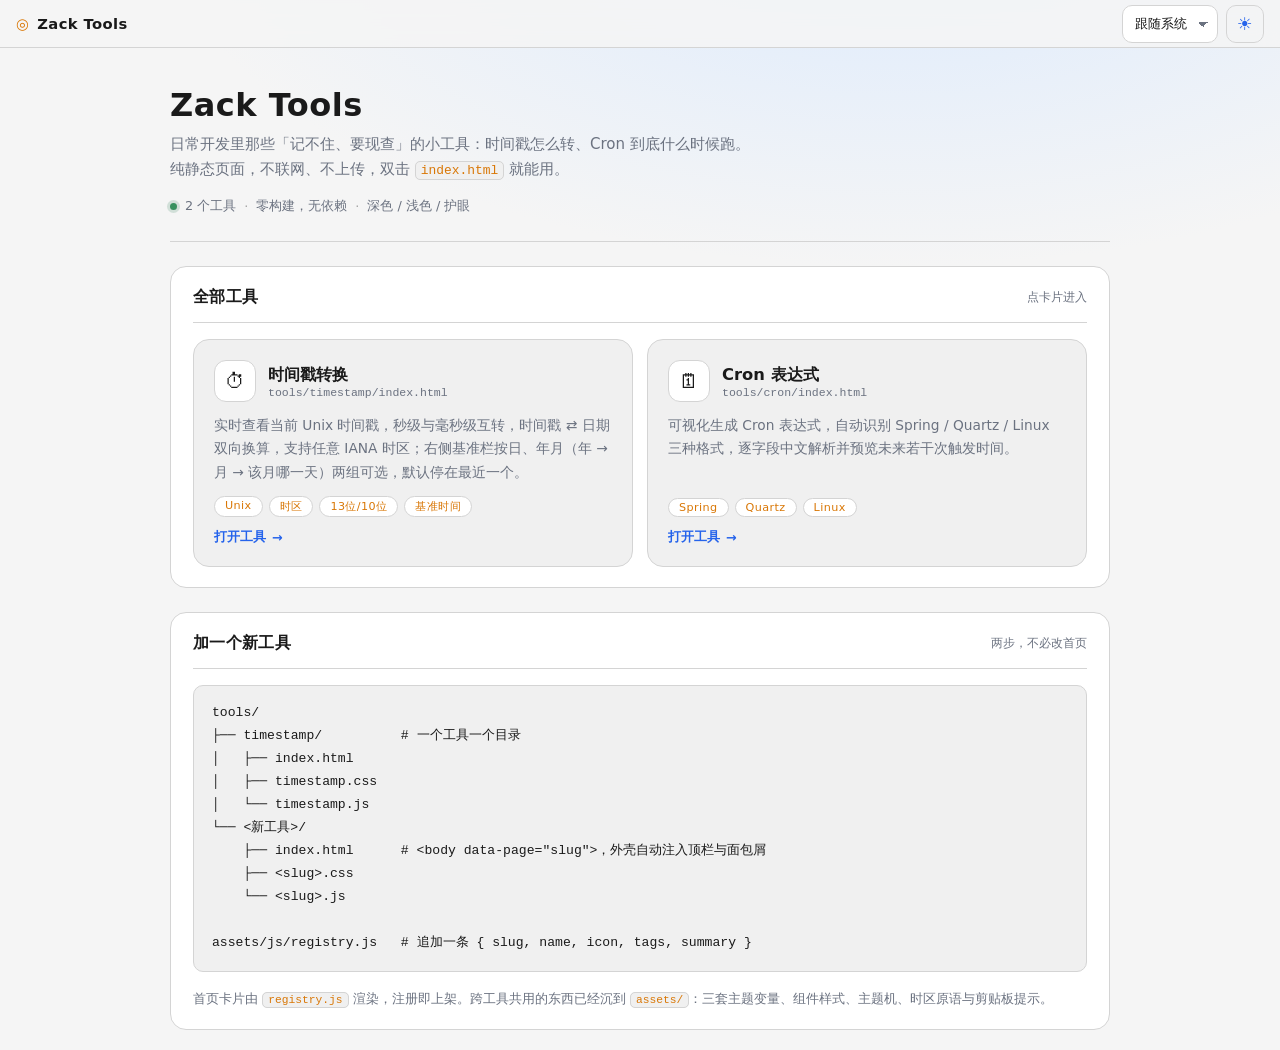
==== index.html @ dc995f2c "Initial commit: timestamp and cron tools with static assets" ====
<!DOCTYPE html>
<html lang="zh-CN">
<head>
<meta charset="utf-8">
<meta name="viewport" content="width=device-width, initial-scale=1">
<title>Zack Tools · 常用开发小工具</title>
<meta name="description" content="纯前端零构建的常用开发小工具集合：Unix 时间戳转换、Cron 表达式生成与解析，支持深色 / 浅色 / 护眼三套主题。">
<link rel="icon" href="data:image/svg+xml,<svg xmlns='http://www.w3.org/2000/svg' viewBox='0 0 32 32'><text y='25' font-size='25'>%E2%9A%99</text></svg>">
<link rel="stylesheet" href="assets/css/theme.css">
<link rel="stylesheet" href="assets/css/base.css">
<link rel="stylesheet" href="assets/css/components.css">
<link rel="stylesheet" href="assets/css/home.css">
<script src="assets/js/registry.js" data-registry></script>
<script src="assets/js/theme.js"></script>
</head>
<body data-page="home">
<main class="wrap">
  <section class="page-head hero">
    <h1 class="hero-title">Zack Tools</h1>
    <p class="page-desc">
      日常开发里那些「记不住、要现查」的小工具：时间戳怎么转、Cron 到底什么时候跑。
      纯静态页面，不联网、不上传，双击 <code>index.html</code> 就能用。
    </p>
    <div class="hero-meta">
      <span class="dot"></span><span id="stat-tools">2 个工具</span>
      <span class="sep">·</span><span>零构建，无依赖</span>
      <span class="sep">·</span><span>深色 / 浅色 / 护眼</span>
    </div>
  </section>

  <section class="panel" id="tool-list" aria-label="工具列表">
    <div class="panel-head">
      <h2>全部工具</h2>
      <span class="hint">点卡片进入</span>
    </div>
    <div class="tool-grid" id="tool-grid"></div>
  </section>

  <section class="panel">
    <div class="panel-head">
      <h2>加一个新工具</h2>
      <span class="hint">两步，不必改首页</span>
    </div>
    <div class="panel-body">
      <pre class="code-block">tools/
├── timestamp/          # 一个工具一个目录
│   ├── index.html
│   ├── timestamp.css
│   └── timestamp.js
└── &lt;新工具&gt;/
    ├── index.html      # &lt;body data-page="slug"&gt;，外壳自动注入顶栏与面包屑
    ├── &lt;slug&gt;.css
    └── &lt;slug&gt;.js

assets/js/registry.js   # 追加一条 { slug, name, icon, tags, summary }</pre>
      <p class="note">
        首页卡片由 <code>registry.js</code> 渲染，注册即上架。跨工具共用的东西已经沉到
        <code>assets/</code>：三套主题变量、组件样式、主题机、时区原语与剪贴板提示。
      </p>
    </div>
  </section>
</main>
<script src="assets/js/utils.js"></script>
<script src="assets/js/shell.js"></script>
<script src="assets/js/home.js"></script>
</body>
</html>
---- assets/css/theme.css ----
/* 主题色板：三套主题的 token 与取值完全对齐 ChronosFit（E:\chronos-fit）。
   类名挂在 <html> 而不是 body 上：:root 即深色默认值，浅色家族挂 html.light，
   护眼在 html.light 之上再挂 html.eye 只换色板，因此浅底共用规则不必重写。
   挂根元素的好处是 theme.js 能在 <head> 里就把主题落地，首屏不会先画一帧
   深色再跳浅色，省掉 ChronosFit 那套 .ready 首屏遮罩。
   新增主题请照这个顺序追加，靠源码顺序覆盖同权重规则。 */

:root {
  color-scheme: dark;
  /* Soft monochrome dark — warm charcoal background, no pure black/white punches. */
  --bg:        #121316;
  --panel:     #1a1b20;
  --panel-2:   #24252c;
  --border:    #33353f;
  --text:      #d7d9df;
  --muted:     #8b8f9a;
  --accent:    #e7e8ec;
  --accent-dim: rgba(231, 232, 236, 0.10);
  --accent-2:  #c9a24c;
  --done:      #5a5d66;
  --danger:    #e37676;
  --success:   #2f7d52;
  --success-strong: #38915f;
  --success-ink: #eaf5ee;
  --accent-ink: #121316;
  --content-max: 800px;
  --hang-h: 48px;
  --hang-bg: rgba(18, 19, 22, 0.86);
  --shadow: 0 20px 60px rgba(0, 0, 0, 0.6);
  --radius: 10px;
  --radius-lg: 16px;
  --glow: #1d1f27;
}

html.light {
  color-scheme: light;
  --bg: #f5f5f5;
  --panel: #ffffff;
  --panel-2: #f0f0f0;
  --border: #d4d4d4;
  --text: #1a1a1a;
  --muted: #6b7280;
  --accent: #2563eb;
  --accent-dim: rgba(37, 99, 235, 0.10);
  --accent-2: #d97706;
  --done: #a3a3a3;
  --danger: #ef4444;
  --success: #15803d;
  --success-ink: #f2fbf5;
  --accent-ink: #ffffff;
  --hang-bg: rgba(245, 245, 245, 0.86);
  --shadow: 0 20px 60px rgba(0, 0, 0, 0.18);
  --glow: #dbeafe;
}

html.light {
  background: radial-gradient(1200px 600px at 70% -10%, var(--glow) 0%, var(--bg) 60%);
}

/* 护眼：暖米纸色，取自 analogueclock.com 的色板。 */
html.eye {
  --bg:        #f4efe4;
  --panel:     #fbf7ee;
  --panel-2:   #e9e2d3;
  --border:    #d8cfbd;
  --text:      #2b2419;
  --muted:     #6c6158;
  --accent:    #7d4a06;
  --accent-dim: rgba(122, 74, 6, 0.10);
  --accent-2:  #96660f;
  --done:      #b7ab95;
  --danger:    #b3402f;
  --success:   #3f842e;
  --success-ink: #f4f8ee;
  --accent-ink: #fffdf8;
  --hang-bg: rgba(244, 239, 228, 0.86);
  --shadow: 0 20px 60px rgba(80, 60, 20, 0.16);
  --glow: #e7dfcc;
}

html.eye {
  background: radial-gradient(1200px 600px at 70% -10%, var(--glow) 0%, var(--bg) 60%);
}
---- assets/css/base.css ----
/* 全站基础层：reset、排版、页面骨架、滚动条、悬停反馈。
   只放跨工具通用的东西；工具自己的版式留在 tools/<name>/<name>.css 里。 */

* {
  box-sizing: border-box;
  margin: 0;
  padding: 0;
}

html,
body {
  min-height: 100%;
}

html {
  scrollbar-width: thin;
}

body {
  font-family: "Segoe UI", "PingFang SC", "Microsoft YaHei", system-ui, sans-serif;
  background: radial-gradient(1200px 600px at 70% -10%, var(--glow) 0%, var(--bg) 62%);
  color: var(--text);
  display: flex;
  flex-direction: column;
  align-items: center;
  min-height: 100vh;
  padding: calc(var(--hang-h) + 18px) 16px 20px;
}

::selection {
  background: var(--accent-dim);
  color: var(--text);
}

a {
  color: var(--accent);
  text-decoration: none;
}

a:hover {
  text-decoration: underline;
}

code,
kbd,
pre,
.mono {
  font-family: "Cascadia Mono", "JetBrains Mono", Consolas, "Courier New", monospace;
  font-variant-ligatures: none;
}

pre {
  white-space: pre-wrap;
  word-break: break-all;
}

button {
  font-family: inherit;
}

/* 顶栏：品牌位 + 右侧动作位，与内容同宽。 */
.hang-bar {
  position: fixed;
  top: 0;
  left: 0;
  right: 0;
  height: var(--hang-h);
  z-index: 70;
  display: flex;
  align-items: center;
  justify-content: space-between;
  gap: 12px;
  padding: 0 16px;
  background: var(--hang-bg);
  backdrop-filter: blur(10px);
  -webkit-backdrop-filter: blur(10px);
  border-bottom: 1px solid var(--border);
}

.brand {
  display: flex;
  align-items: center;
  gap: 8px;
  font-size: 0.92rem;
  font-weight: 600;
  letter-spacing: 0.4px;
  color: var(--text);
  white-space: nowrap;
}

.brand:hover {
  text-decoration: none;
  color: var(--accent);
}

.brand .mark {
  color: var(--accent-2);
  font-weight: 700;
}

.top-bar-actions {
  display: flex;
  align-items: center;
  gap: 8px;
}

/* 内容列宽由 --content-max 统一控制，宽屏工具可在自己的 css 里覆写。 */
.wrap {
  width: 100%;
  max-width: var(--content-max);
  display: flex;
  flex-direction: column;
}

.page-head {
  margin-top: 20px;
  padding-bottom: 18px;
  border-bottom: 1px solid var(--border);
}

.page-desc {
  margin-top: 8px;
  font-size: 0.88rem;
  line-height: 1.65;
  color: var(--muted);
}

.crumb {
  margin-bottom: 14px;
  font-size: 0.78rem;
  color: var(--muted);
  display: flex;
  align-items: baseline;
  gap: 6px;
}

.crumb a {
  color: var(--muted);
}

.crumb a:hover {
  color: var(--accent);
}

/* 页头标题块删掉之后，面包屑末尾这一项就是本页可见的标题：留 h1 的语义，字号收在一行里。 */
.crumb .crumb-cur {
  font-size: 0.95rem;
  font-weight: 650;
  letter-spacing: 0.3px;
  color: var(--text);
}

@media (max-width: 560px) {
  body {
    padding: calc(var(--hang-h) + 14px) 12px 24px;
  }
}
---- assets/css/components.css ----
/* 通用组件层：从 ChronosFit 的 style.css 里提炼出与业务无关的那部分，
   保持同样的圆角、描边、focus 光环和 hover 反馈，新工具直接复用这些类名。 */

.icon-btn {
  background: transparent;
  border: 1px solid var(--border);
  color: var(--accent);
  width: 38px;
  height: 38px;
  border-radius: var(--radius);
  font-size: 1.1rem;
  cursor: pointer;
  display: inline-flex;
  align-items: center;
  justify-content: center;
  transition: border-color 0.15s ease, background 0.15s ease;
}

.icon-btn:hover {
  border-color: var(--accent);
  background: var(--accent-dim);
}

.icon-btn:disabled {
  opacity: 0.45;
  cursor: default;
}

.icon-btn:disabled:hover {
  border-color: var(--border);
  background: transparent;
}

.icon-btn.text-icon-btn {
  width: auto;
  min-width: 38px;
  padding: 0 12px;
  font-size: 0.8rem;
  font-weight: 700;
  letter-spacing: 0.5px;
  gap: 6px;
}

/* 顶栏的主题下拉要塞进 38px 高的工具条：去掉 100% 宽度，按内容收缩并与按钮等高。
   窄屏隐藏它，循环切换按钮仍在，不至于没有换主题的入口。 */
.theme-select {
  width: auto;
  height: 38px;
  padding: 0 30px 0 12px;
  font-size: 0.82rem;
  border-radius: var(--radius);
  background-position: calc(100% - 14px) calc(50% + 1px), calc(100% - 9px) calc(50% + 1px);
}

@media (max-width: 640px) {
  .theme-select {
    display: none;
  }
}

.panel {
  width: 100%;
  margin-top: 24px;
  background: var(--panel);
  border: 1px solid var(--border);
  border-radius: var(--radius-lg);
  padding: 20px 22px;
}

.panel-head {
  display: flex;
  align-items: center;
  justify-content: space-between;
  gap: 12px;
  flex-wrap: wrap;
  padding-bottom: 14px;
  margin-bottom: 16px;
  border-bottom: 1px solid var(--border);
}

.panel-head h2 {
  font-size: 1rem;
  font-weight: 640;
  letter-spacing: 0.3px;
}

.panel-head .hint {
  font-size: 0.76rem;
  color: var(--muted);
}

.panel-body {
  display: flex;
  flex-direction: column;
  gap: 16px;
}

.grid {
  display: grid;
  gap: 14px;
  grid-template-columns: repeat(auto-fit, minmax(240px, 1fr));
}

.grid.cols-2 {
  grid-template-columns: repeat(auto-fit, minmax(280px, 1fr));
}

.row {
  display: flex;
  align-items: center;
  gap: 10px;
  flex-wrap: wrap;
}

.row.grow-last > :last-child {
  flex: 1;
  min-width: 160px;
}

.field {
  display: flex;
  flex-direction: column;
  gap: 6px;
  min-width: 0;
}

.field-label {
  font-size: 0.72rem;
  text-transform: uppercase;
  letter-spacing: 1.5px;
  color: var(--muted);
}

/* 全站表单基线：除自定义 checkbox 外全部吃主题变量，避免夜间模式下露出 UA 白底。 */
input:not([type="checkbox"]):not([type="radio"]),
textarea,
select {
  width: 100%;
  background: var(--panel);
  border: 1px solid var(--border);
  color: var(--text);
  border-radius: var(--radius);
  padding: 10px 12px;
  font-size: 0.95rem;
  outline: none;
  font-family: inherit;
  transition: border-color 0.15s ease, box-shadow 0.15s ease;
}

input:not([type="checkbox"]):not([type="radio"]):focus,
textarea:focus,
select:focus {
  border-color: var(--accent);
  box-shadow: 0 0 0 3px var(--accent-dim);
}

input.invalid,
textarea.invalid {
  border-color: var(--danger);
}

input::placeholder,
textarea::placeholder {
  color: var(--done);
}

textarea {
  resize: vertical;
  min-height: 76px;
  line-height: 1.6;
}

select {
  cursor: pointer;
  appearance: none;
  background-image: linear-gradient(45deg, transparent 50%, var(--muted) 50%),
    linear-gradient(135deg, var(--muted) 50%, transparent 50%);
  background-position: calc(100% - 16px) calc(50% + 1px), calc(100% - 11px) calc(50% + 1px);
  background-size: 5px 5px, 5px 5px;
  background-repeat: no-repeat;
  padding-right: 32px;
}

/* 数字输入去掉 UA 上下箭头，深色下太突兀，步进交给按钮。 */
input[type="number"] {
  appearance: textfield;
  -moz-appearance: textfield;
}

.btn {
  background: var(--panel-2);
  border: 1px solid var(--border);
  color: var(--accent);
  font-weight: 600;
  border-radius: var(--radius);
  padding: 10px 18px;
  cursor: pointer;
  font-size: 0.88rem;
  white-space: nowrap;
  transition: border-color 0.15s ease, background 0.15s ease, color 0.15s ease;
}

.btn:hover {
  border-color: var(--accent);
  background: var(--accent-dim);
}

.btn:disabled {
  opacity: 0.45;
  cursor: default;
}

.btn:disabled:hover {
  border-color: var(--border);
  background: var(--panel-2);
}

.btn.primary {
  background: var(--accent);
  color: var(--accent-ink);
  border-color: var(--accent);
}

.btn.primary:hover {
  background: var(--accent);
  border-color: var(--accent);
  filter: brightness(1.08);
}

.btn.sm {
  padding: 6px 12px;
  font-size: 0.78rem;
  border-radius: 8px;
}

.btn.ghost {
  background: transparent;
}

.chip {
  flex: none;
  background: var(--panel-2);
  border: 1px solid var(--border);
  border-radius: 999px;
  padding: 7px 16px;
  font-size: 0.84rem;
  color: var(--text);
  cursor: pointer;
  white-space: nowrap;
  transition: border-color 0.15s ease, background 0.15s ease, color 0.15s ease;
  user-select: none;
}

.chip:hover {
  border-color: var(--accent);
  background: var(--accent-dim);
  color: var(--accent);
}

.chip.active {
  border-color: var(--accent);
  background: var(--accent);
  color: var(--accent-ink);
  font-weight: 600;
}

.chips {
  display: flex;
  gap: 8px;
  flex-wrap: wrap;
}

/* 结果行：标签 + 等宽值 + 复制按钮，是这两个工具最高频的展示单元。 */
.kv {
  display: flex;
  align-items: center;
  gap: 12px;
  padding: 11px 14px;
  background: var(--panel-2);
  border: 1px solid var(--border);
  border-radius: var(--radius);
}

.kv-label {
  flex: none;
  width: 108px;
  font-size: 0.72rem;
  text-transform: uppercase;
  letter-spacing: 1.2px;
  color: var(--muted);
}

.kv-value {
  flex: 1;
  min-width: 0;
  font-family: "Cascadia Mono", "JetBrains Mono", Consolas, monospace;
  font-size: 0.95rem;
  color: var(--text);
  word-break: break-all;
}

.kv-value.em {
  color: var(--accent-2);
  font-weight: 600;
}

.kv .copy {
  flex: none;
  background: transparent;
  border: 1px solid var(--border);
  border-radius: 8px;
  color: var(--muted);
  padding: 4px 10px;
  font-size: 0.72rem;
  cursor: pointer;
  transition: border-color 0.15s ease, color 0.15s ease, background 0.15s ease;
}

.kv .copy:hover {
  border-color: var(--accent);
  color: var(--accent);
  background: var(--accent-dim);
}

.kv .copy.ok {
  border-color: var(--success);
  color: var(--success);
}

.stat-card {
  display: flex;
  flex-direction: column;
  gap: 4px;
  padding: 14px 16px;
  border: 1px solid var(--border);
  border-radius: var(--radius);
  background: var(--panel-2);
}

.stat-card b {
  font-size: 1.5rem;
  line-height: 1.15;
  font-family: "Cascadia Mono", "JetBrains Mono", Consolas, monospace;
  font-weight: 600;
}

.stat-card span {
  font-size: 0.72rem;
  color: var(--muted);
  text-transform: uppercase;
  letter-spacing: 1px;
}

.note {
  font-size: 0.82rem;
  line-height: 1.6;
  color: var(--muted);
}

.note.error {
  color: var(--danger);
}

.note.ok {
  color: var(--success);
}

.desc-line {
  padding: 12px 14px;
  border-left: 3px solid var(--accent-2);
  background: var(--panel-2);
  border-radius: 0 var(--radius) var(--radius) 0;
  font-size: 0.92rem;
  line-height: 1.7;
}

table.tbl {
  width: 100%;
  border-collapse: collapse;
  font-size: 0.86rem;
}

table.tbl th,
table.tbl td {
  text-align: left;
  padding: 9px 12px;
  border-bottom: 1px solid var(--border);
}

table.tbl th {
  font-size: 0.7rem;
  text-transform: uppercase;
  letter-spacing: 1.2px;
  color: var(--muted);
  font-weight: 600;
}

table.tbl td.mono {
  font-family: "Cascadia Mono", "JetBrains Mono", Consolas, monospace;
}

table.tbl tr:last-child td {
  border-bottom: none;
}

table.tbl tbody tr:hover td {
  background: var(--accent-dim);
}

dialog {
  position: fixed;
  inset: 0;
  margin: auto;
  background: var(--panel);
  color: var(--text);
  border: 1px solid var(--border);
  border-radius: var(--radius-lg);
  padding: 22px 24px;
  width: min(480px, 92vw);
  max-height: 86vh;
  overflow-y: auto;
  box-shadow: var(--shadow);
}

dialog::backdrop {
  background: rgba(0, 0, 0, 0.62);
  backdrop-filter: blur(12px) saturate(0.72);
  -webkit-backdrop-filter: blur(12px) saturate(0.72);
}

html.light dialog::backdrop {
  background: rgba(248, 248, 248, 0.66);
}

/* 顶部轻提示：复制成功、校验失败等短反馈。 */
#toast {
  position: fixed;
  left: 50%;
  bottom: 32px;
  transform: translate(-50%, 12px);
  z-index: 90;
  background: var(--panel);
  color: var(--text);
  border: 1px solid var(--border);
  border-radius: 999px;
  padding: 9px 20px;
  font-size: 0.84rem;
  box-shadow: var(--shadow);
  opacity: 0;
  pointer-events: none;
  transition: opacity 0.22s ease, transform 0.22s ease;
}

#toast.show {
  opacity: 1;
  transform: translate(-50%, 0);
}

#toast.err {
  border-color: var(--danger);
  color: var(--danger);
}

/* 复选框：沿用 ChronosFit 的自绘勾选，避免 UA 默认样式在三种主题下不一致。 */
.check {
  display: inline-flex;
  align-items: center;
  gap: 8px;
  font-size: 0.86rem;
  cursor: pointer;
  user-select: none;
}

.check input {
  appearance: none;
  -webkit-appearance: none;
  width: 18px;
  height: 18px;
  flex: none;
  border: 1px solid var(--border);
  border-radius: 5px;
  background: var(--panel);
  cursor: pointer;
  position: relative;
  transition: border-color 0.15s ease, background 0.15s ease;
}

.check input:checked {
  background: var(--accent);
  border-color: var(--accent);
}

.check input:checked::after {
  content: "";
  position: absolute;
  left: 5px;
  top: 1px;
  width: 5px;
  height: 10px;
  border: solid var(--accent-ink);
  border-width: 0 2px 2px 0;
  transform: rotate(45deg);
}

@media (prefers-reduced-motion: reduce) {
  * {
    transition-duration: 0.01ms !important;
  }
}
---- assets/css/home.css ----
/* 首页专属版式：hero 与工具卡片。通用件仍在 components.css。 */

:root {
  --content-max: 940px;
}

.hero {
  padding-bottom: 26px;
}

.hero-title {
  font-size: 2rem;
  font-weight: 680;
  letter-spacing: 0.5px;
  line-height: 1.2;
}

.hero .page-desc {
  max-width: 62ch;
  font-size: 0.94rem;
}

.hero-meta {
  margin-top: 16px;
  display: flex;
  align-items: center;
  gap: 8px;
  flex-wrap: wrap;
  font-size: 0.8rem;
  color: var(--muted);
}

.hero-meta .dot {
  width: 7px;
  height: 7px;
  border-radius: 50%;
  background: var(--success-strong, var(--success));
  box-shadow: 0 0 0 3px rgba(47, 125, 82, 0.18);
}

.hero-meta .sep {
  color: var(--done);
}

.tool-grid {
  display: grid;
  gap: 14px;
  grid-template-columns: repeat(auto-fit, minmax(290px, 1fr));
}

.tool-card {
  display: flex;
  flex-direction: column;
  gap: 12px;
  padding: 20px;
  background: var(--panel-2);
  border: 1px solid var(--border);
  border-radius: var(--radius-lg);
  color: var(--text);
  text-decoration: none;
  transition: border-color 0.16s ease, transform 0.16s ease, background 0.16s ease;
}

.tool-card:hover {
  border-color: var(--accent);
  background: var(--accent-dim);
  transform: translateY(-2px);
  text-decoration: none;
}

.tool-card:focus-visible {
  outline: none;
  border-color: var(--accent);
  box-shadow: 0 0 0 3px var(--accent-dim);
}

.tool-card-top {
  display: flex;
  align-items: center;
  gap: 12px;
}

.tool-icon {
  width: 42px;
  height: 42px;
  flex: none;
  display: inline-flex;
  align-items: center;
  justify-content: center;
  font-size: 1.25rem;
  border-radius: 12px;
  background: var(--panel);
  border: 1px solid var(--border);
}

.tool-card h3 {
  font-size: 1.02rem;
  font-weight: 640;
}

.tool-card .slug {
  font-size: 0.72rem;
  color: var(--muted);
  font-family: "Cascadia Mono", Consolas, monospace;
}

.tool-card p {
  font-size: 0.86rem;
  line-height: 1.7;
  color: var(--muted);
  flex: 1;
}

.tool-card .tags {
  display: flex;
  gap: 6px;
  flex-wrap: wrap;
}

.tool-card .tag {
  font-size: 0.7rem;
  letter-spacing: 0.4px;
  color: var(--accent-2);
  border: 1px solid var(--border);
  background: var(--panel);
  border-radius: 999px;
  padding: 2px 10px;
}

.tool-card .go {
  font-size: 0.8rem;
  font-weight: 600;
  color: var(--accent);
  display: flex;
  align-items: center;
  gap: 6px;
}

.code-block {
  background: var(--panel-2);
  border: 1px solid var(--border);
  border-radius: var(--radius);
  padding: 16px 18px;
  font-size: 0.82rem;
  line-height: 1.75;
  color: var(--text);
  overflow-x: auto;
}

.note code,
.page-desc code,
.desc-line code {
  background: var(--panel-2);
  border: 1px solid var(--border);
  border-radius: 5px;
  padding: 1px 5px;
  font-size: 0.86em;
  color: var(--accent-2);
}
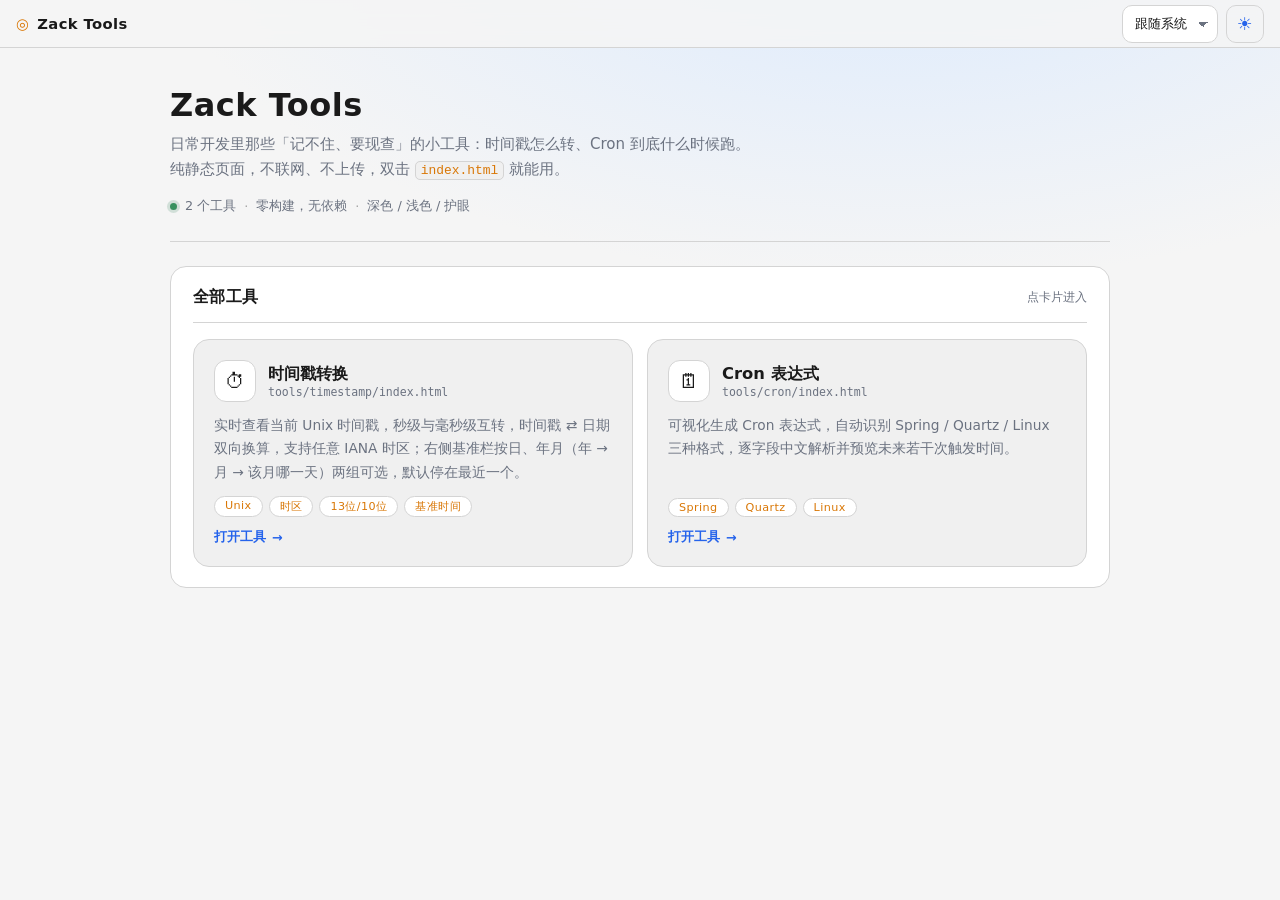
==== commit dd1ada73: "Use short tool URLs and simplify homepage" ====
--- a/index.html
+++ b/index.html
@@ -35,30 +35,6 @@
     </div>
     <div class="tool-grid" id="tool-grid"></div>
   </section>
-
-  <section class="panel">
-    <div class="panel-head">
-      <h2>加一个新工具</h2>
-      <span class="hint">两步，不必改首页</span>
-    </div>
-    <div class="panel-body">
-      <pre class="code-block">tools/
-├── timestamp/          # 一个工具一个目录
-│   ├── index.html
-│   ├── timestamp.css
-│   └── timestamp.js
-└── &lt;新工具&gt;/
-    ├── index.html      # &lt;body data-page="slug"&gt;，外壳自动注入顶栏与面包屑
-    ├── &lt;slug&gt;.css
-    └── &lt;slug&gt;.js
-
-assets/js/registry.js   # 追加一条 { slug, name, icon, tags, summary }</pre>
-      <p class="note">
-        首页卡片由 <code>registry.js</code> 渲染，注册即上架。跨工具共用的东西已经沉到
-        <code>assets/</code>：三套主题变量、组件样式、主题机、时区原语与剪贴板提示。
-      </p>
-    </div>
-  </section>
 </main>
 <script src="assets/js/utils.js"></script>
 <script src="assets/js/shell.js"></script>
